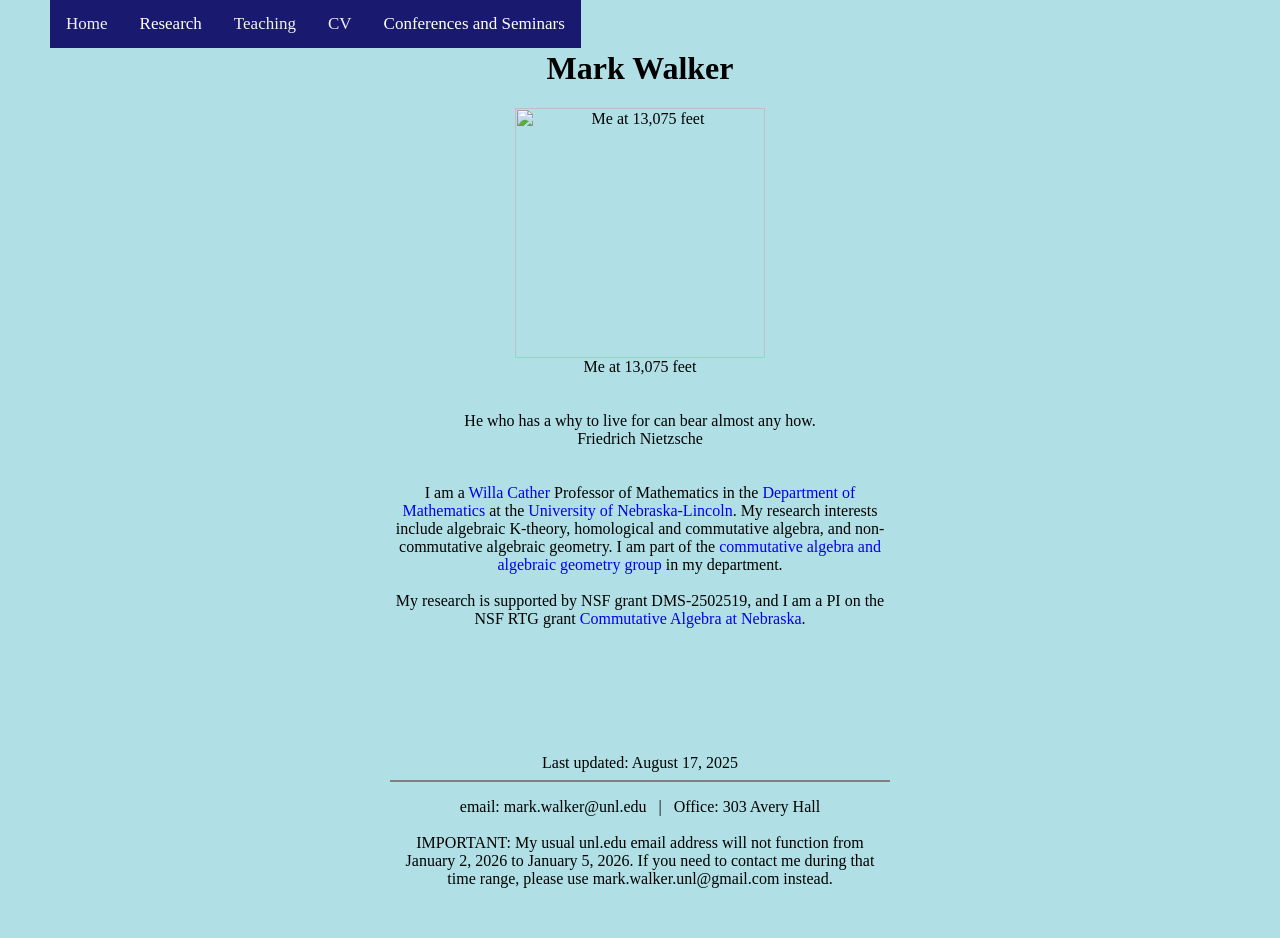
==== index.html @ 66c52d2d "temp email" ====
<HTML>



<body style="background-color:powderblue;">

<body topmargin="50">
<body leftmargin="50">


<meta name="viewport" content="width=device-width, initial-scale=1.0">
<link rel="stylesheet" type="text/css" href="style.css">


<div class="topnav" id="myTopnav">
  <a href="index.html">Home</a>
  <div class="dropdown"><button class="dropbtn">Research<i class="fa fa-caret-down"></i></button>
    <div class="dropdown-content">
    </div>
  </div> 
  <a href="teaching.html">Teaching</a>
<a href=MarkWalker-Public-CV-February-2025.pdf>CV</a> 
  <div class="dropdown"><button class="dropbtn">Conferences and Seminars<i class="fa fa-caret-down"></i></button>
    <div class="dropdown-content">
      <a href=https://nebraskacommalg.github.io/RTG/seminar.html>UNL
      Commutative Algebra Seminar</a>
      <a href=https://nebraskacommalg.github.io/RTG/BigCMinar> Big CMinar</a>
      
      </div>
 </div> 
 <a href="javascript:void(0);" class="icon" onclick="myFunction()">&#9776;</a>
</div>

<script>
/* Toggle between adding and removing the "responsive" class to topnav when the user clicks on the icon */
function myFunction() {
  var x = document.getElementById("myTopnav");
  if (x.className === "topnav") {
    x.className += " responsive";
  } else {
    x.className = "topnav";
  }
}
</script>


<head>

        <TITLE>
            Mark Walker | Home
        </TITLE>
       

   </HEAD>
    
 

       <H1><center>
            Mark Walker</center>
        </H1>
<center>
<td align=center>
  <picture>
<figure style="text-align:center; margin: 0;">
  <img src="MeChi.jpeg" alt="Me at 13,075 feet" style="height:250px;">
  <figcaption>Me at 13,075 feet</figcaption>
</figure>
 </picture>
</td>




<br><br>

<div align="justify"> 
  <center>
  

<!-- Between the idea <br>  And the reality <br> Between the motion <br>
  And the act <br>   Falls the Shadow
  <br>
  <br>
  From <i> The Hollow Men  </i> by T. S. Elliot
  -->

<!-- When you are old and grey and full of sleep, <br>
And nodding by the fire, take down this book, <br>
And slowly read, and dream of the soft look <br>
Your eyes had once, and of their shadows deep <br>
  <br>

   From <i> When you are old </i> by William Butler Yeats
  -->

  He who has a why to live for can bear almost any how. <br>

  Friedrich Nietzsche


  
</div>

<br><br>




<div class="wii">
 <!-- I am Mark Walker (first name is pronounced just like "mark" as in "mark the spot" and last name is pronounced just like "walker" as in "one who walks"),
  and -->
	I am a 
<a href=https://en.wikipedia.org/wiki/Willa_Cather>Willa Cather</a> Professor of Mathematics in the
  <a href=https://math.unl.edu>Department of Mathematics</a> at the <a href=https://www.unl.edu>University of Nebraska-Lincoln</a>.
  My research interests include algebraic K-theory, homological and commutative algebra, and non-commutative algebraic geometry.
  I am part of the <a href=https://math.unl.edu/commutative-algebra-and-algebraic-geometry>commutative algebra and algebraic geometry group</a> in my department.
  
<br><br>


My research is supported by NSF grant DMS-2502519, and I am a PI on the NSF RTG grant 
<a href=https://nebraskacommalg.github.io/RTG/>Commutative Algebra at Nebraska</a>.







<br><br>




<br><br>




<br><br><br><br>

Last updated: August 17, 2025
<br>
<hr color=#808080>
<p class="caption"><center>
	email:  mark.walker&#64;unl.edu &nbsp; | &nbsp; Office: 303 Avery Hall
  </center>
  <br>
  <center>
  IMPORTANT: My usual unl.edu email address will not function from
  January 2, 2026 to January 5, 2026. If you need to contact me during
  that time range, please use  mark.walker.unl&#64;gmail.com instead.
  </p>

</ body>
---- style.css ----
/* Add a black background color to the top navigation */
.topnav {
  background-color: #191970;
  position: fixed;
  top: 0;
}

/* Style the links inside the navigation bar */
.topnav a {
  float: left;
  display: block;
  color: #f2f2f2;
  text-align: center;
  padding: 14px 16px;
  text-decoration: none;
  font-size: 17px;
}

/* Add an active class to highlight the current page */
.active {
  background-color: #48D1CC;
  color: white;
}

/* Hide the link that should open and close the topnav on small screens */
.topnav .icon {
  display: none;
}

/* Dropdown container - needed to position the dropdown content */
.dropdown {
  float: left;
  overflow: hidden;
}

/* Style the dropdown button to fit inside the topnav */
.dropdown .dropbtn {
  font-size: 17px; 
  border: none;
  outline: none;
  color: white;
  padding: 14px 16px;
  background-color: inherit;
  font-family: inherit;
  margin: 0;
}

/* Style the dropdown content (hidden by default) */
.dropdown-content {
  display: none;
  position: absolute;
  background-color: #191970;
  min-width: 160px;
  box-shadow: 0px 8px 16px 0px rgba(0,0,0,0.2);
  z-index: 1;
}

/* Style the links inside the dropdown */
.dropdown-content a {
  float: none;
  color: white;
  padding: 12px 16px;
  text-decoration: none;
  display: block;
  text-align: left;
}

/* Add a dark background on topnav links and the dropdown button on hover */
.topnav a:hover, .dropdown:hover .dropbtn {
  background-color: #48D1CC;
  color: white;
}

/* Add a background to dropdown links on hover */
.dropdown-content a:hover {
  background-color: #48D1CC;
  color: white;
}

/* Show the dropdown menu when the user moves the mouse over the dropdown button */
.dropdown:hover .dropdown-content {
  display: block;
}

/* When the screen is less than 600 pixels wide, hide all links, except for the first one ("Home"). Show the link that contains should open and close the topnav (.icon) */
@media screen and (max-width: 600px) {
  .topnav a:not(:first-child), .dropdown .dropbtn {
    display: none;
  }
  .topnav a.icon {
    float: right;
    display: block;
  }
}

/* The "responsive" class is added to the topnav with JavaScript when the user clicks on the icon. This class makes the topnav look good on small screens (display the links vertically instead of horizontally) */
@media screen and (max-width: 600px) {
  .topnav.responsive {position: relative;}
  .topnav.responsive a.icon {
    position: absolute;
    right: 0;
    top: 0;
  }
  .topnav.responsive a {
    float: none;
    display: block;
    text-align: left;
  }
  .topnav.responsive .dropdown {float: none;}
  .topnav.responsive .dropdown-content {position: relative;}
  .topnav.responsive .dropdown .dropbtn {
    display: block;
    width: 100%;
    text-align: left;
  }
}


.textstyle {
    background-color: #191970; /* Changing background color */
    color: white;
    font-weight: bold; /* Making font bold */
    border-radius: 10px; /* Making border radius */
    width: 30px; /* Making auto-sizable width */
    height: auto; /* Making auto-sizable height */
    padding: 5px 35px 5px 10px; /* Making space around letters */
    /* font-size: 18px; /* Changing font size */
}

.arxiv {
    text-decoration:none;
    background-color: #191970; /* Changing background color */
    color: white;
    font-weight: bold; /* Making font bold */
    border-radius: 10px; /* Making border radius */
    width: 44px; /* Making auto-sizable width */
    height: 20px; /* Making auto-sizable height */
    padding: 5px 5px 3px 10px; /* Making space around letters */
    /* font-size: 18px; /* Changing font size */
}

.video {
    text-decoration:none;
    background-color: #191970; /* Changing background color */
    color: white;
    font-weight: bold; /* Making font bold */
    border-radius: 10px; /* Making border radius */
    width: 40px; /* Making auto-sizable width */
    height: 18px; /* Making auto-sizable height */
    padding: 3px 3px 3px 10px; /* Making space around letters */
    /* font-size: 14px; /* Changing font size */
}


.journalversion {
    text-decoration:none;
    background-color: #191970; /* Changing background color */
    color: white;
    font-weight: bold; /* Making font bold */
    border-radius: 10px; /* Making border radius */
    width: 55px; /* Making auto-sizable width */
    height: 20px; /* Making auto-sizable height */
    padding: 5px 5px 5px 10px; /* Making space around letters */
    /* font-size: 18px; /* Changing font size */
}

.flex-container {
    display: flex;
}

.flex-child {
    flex: 1;
    border: 2px solid yellow;
}  

.flex-child:first-child {
    margin-right: 20px;
} 

a {
    text-decoration:none;
}

details > summary {
  list-style: none;
}

details > summary::-webkit-details-marker {
  display: none;
}



.wii {	
	width: 500px;
}


.column1 {
  float: left;
  width: 45%;
  padding: 5px;
}

.column2 {
  float: left;
  width: 40%;
  padding: 5px;
}


/* Clear floats after image containers */
.row::after {
  content: "";
  clear: both;
  display: table;
}



@media screen and (max-width: 600px) {
	.wii {
		width: 100%;
		text-align: justify;	
		align-items: center;
}

	.column1 {
  		width: 100%;
}

	.column2 {
  		width: 100%;
}
}

#navcontainer ul
{
margin: 0;
padding: 0;
}

#navcontainer ol
{
margin: 0;
padding: 0;
}


div.horizontalgap {
  float: left;
  overflow: hidden;
  height: 1px;
  width: 0px;
}



.talks1 {
  width: 45%;
  vertical-align:middle;
}

.talks2 {
  width: 45%;
  margin-right: 30px;
  padding: 30px;
  align-items: center;
  text-align: justify;
  vertical-align:middle;
}



.talks {
	margin:auto;
  	text-align:center;
  	vertical-align:middle;
   	display: flex;
    	align-items: center;
	width: 1400;
}


.map-responsive{
    overflow:hidden;
    padding-bottom:56.25%;
    position:relative;
    height:0;
}
.map-responsive iframe{
    left:0;
    top:0;
    height:100%;
    width:100%;
    position:absolute;
}




.teaching {
	width: 600px;
	align-content: left;
  	align-items: center;
	align-text: center;
	margin: 0 auto;
}
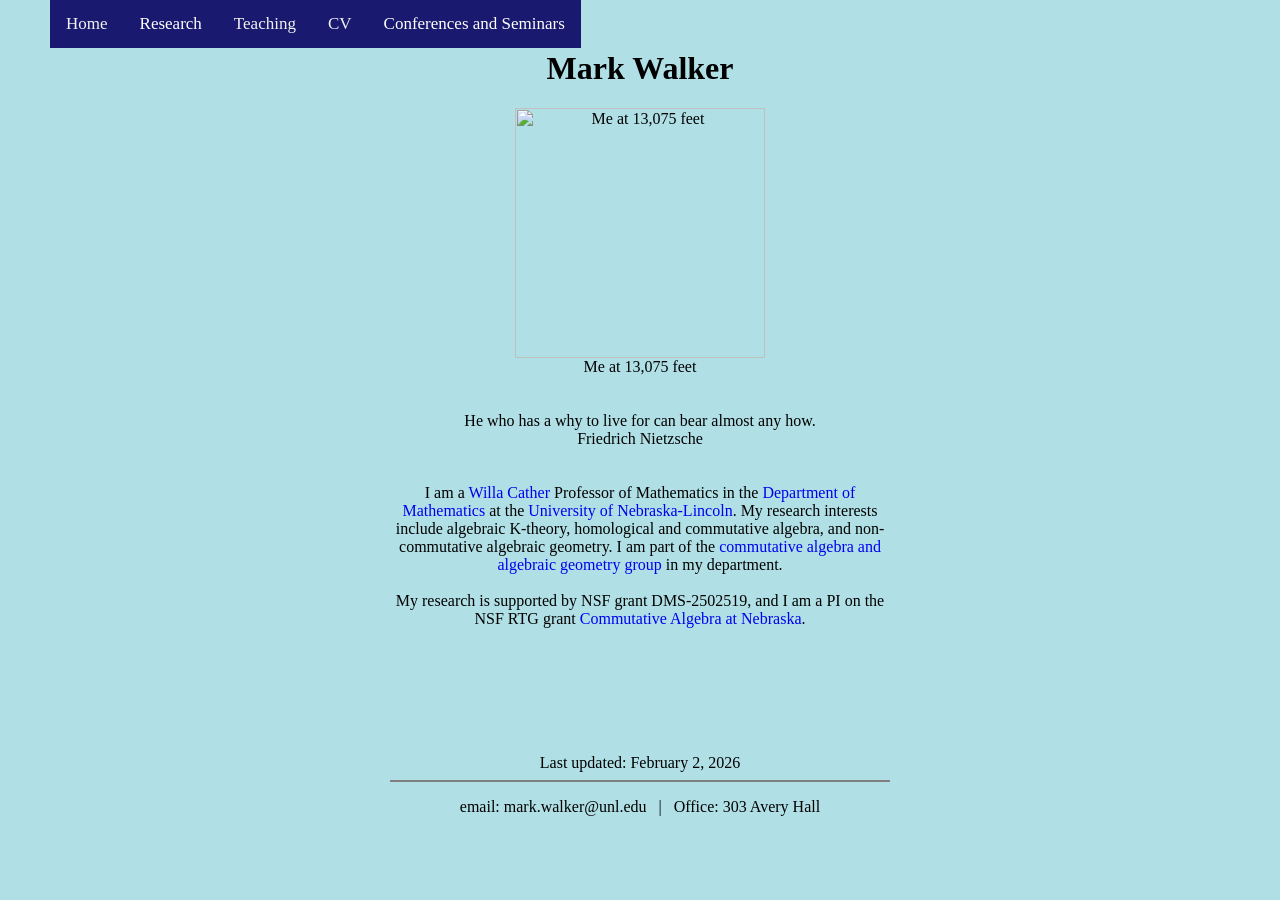
==== commit d53d2290: "updated" ====
--- a/index.html
+++ b/index.html
@@ -24,7 +24,7 @@
     <div class="dropdown-content">
       <a href=https://nebraskacommalg.github.io/RTG/seminar.html>UNL
       Commutative Algebra Seminar</a>
-      <a href=https://nebraskacommalg.github.io/RTG/BigCMinar> Big CMinar</a>
+      <a href=https://nebraskacommalg.github.io/RTG/RTGSeminar> RTG Seminar</a>
       
       </div>
  </div> 
@@ -139,17 +139,12 @@
 
 <br><br><br><br>
 
-Last updated: August 17, 2025
+Last updated: February 2, 2026
 <br>
 <hr color=#808080>
 <p class="caption"><center>
 	email:  mark.walker&#64;unl.edu &nbsp; | &nbsp; Office: 303 Avery Hall
   </center>
   <br>
-  <center>
-  IMPORTANT: My usual unl.edu email address will not function from
-  January 2, 2026 to January 5, 2026. If you need to contact me during
-  that time range, please use  mark.walker.unl&#64;gmail.com instead.
-  </p>
 
 </ body>
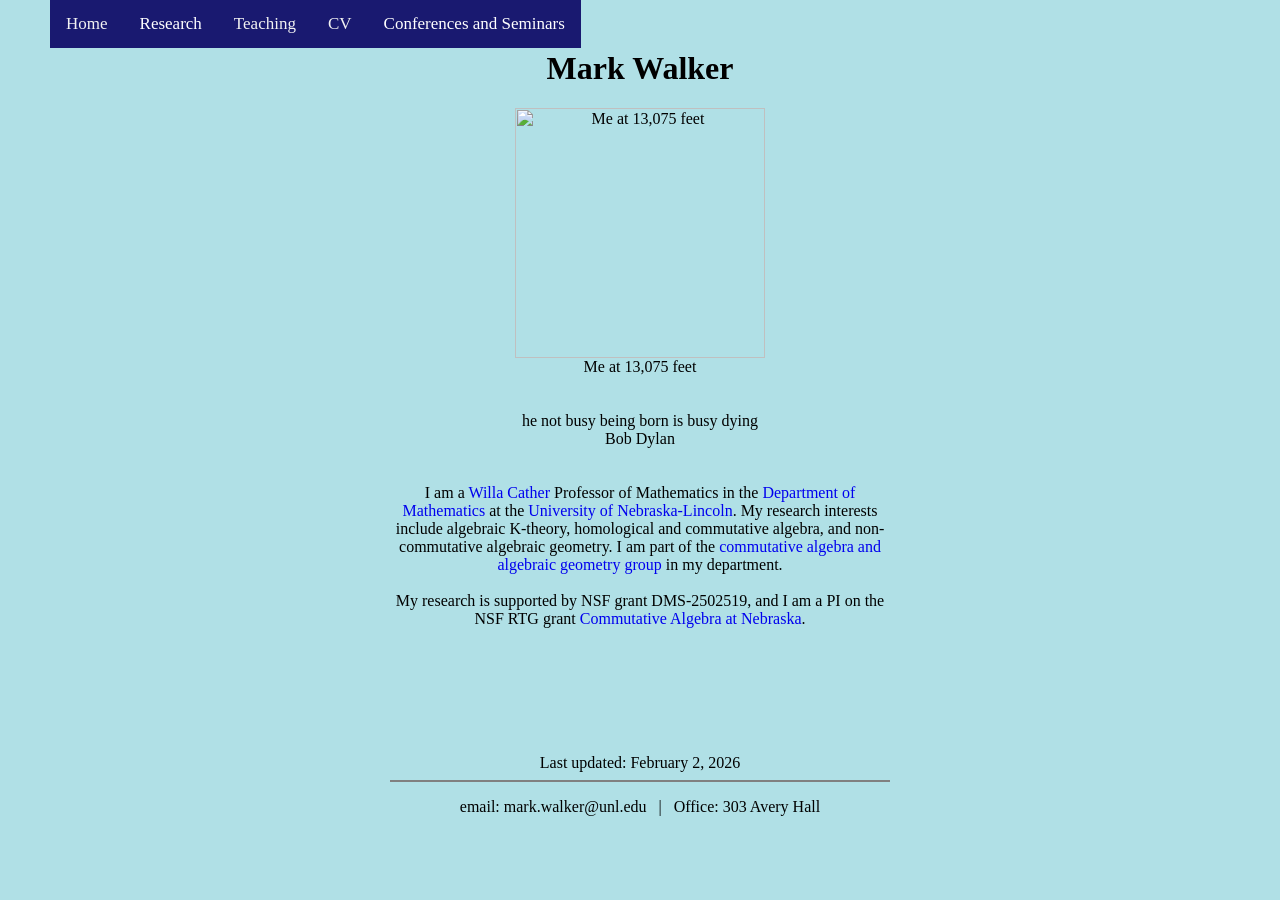
==== commit 22d70657: "new quote" ====
--- a/index.html
+++ b/index.html
@@ -91,13 +91,17 @@
   <br>
 
    From <i> When you are old </i> by William Butler Yeats
-  -->
+  
 
   He who has a why to live for can bear almost any how. <br>
 
   Friedrich Nietzsche
 
+  -->
 
+  he not busy being born is busy dying <br>
+
+  Bob Dylan
   
 </div>
 
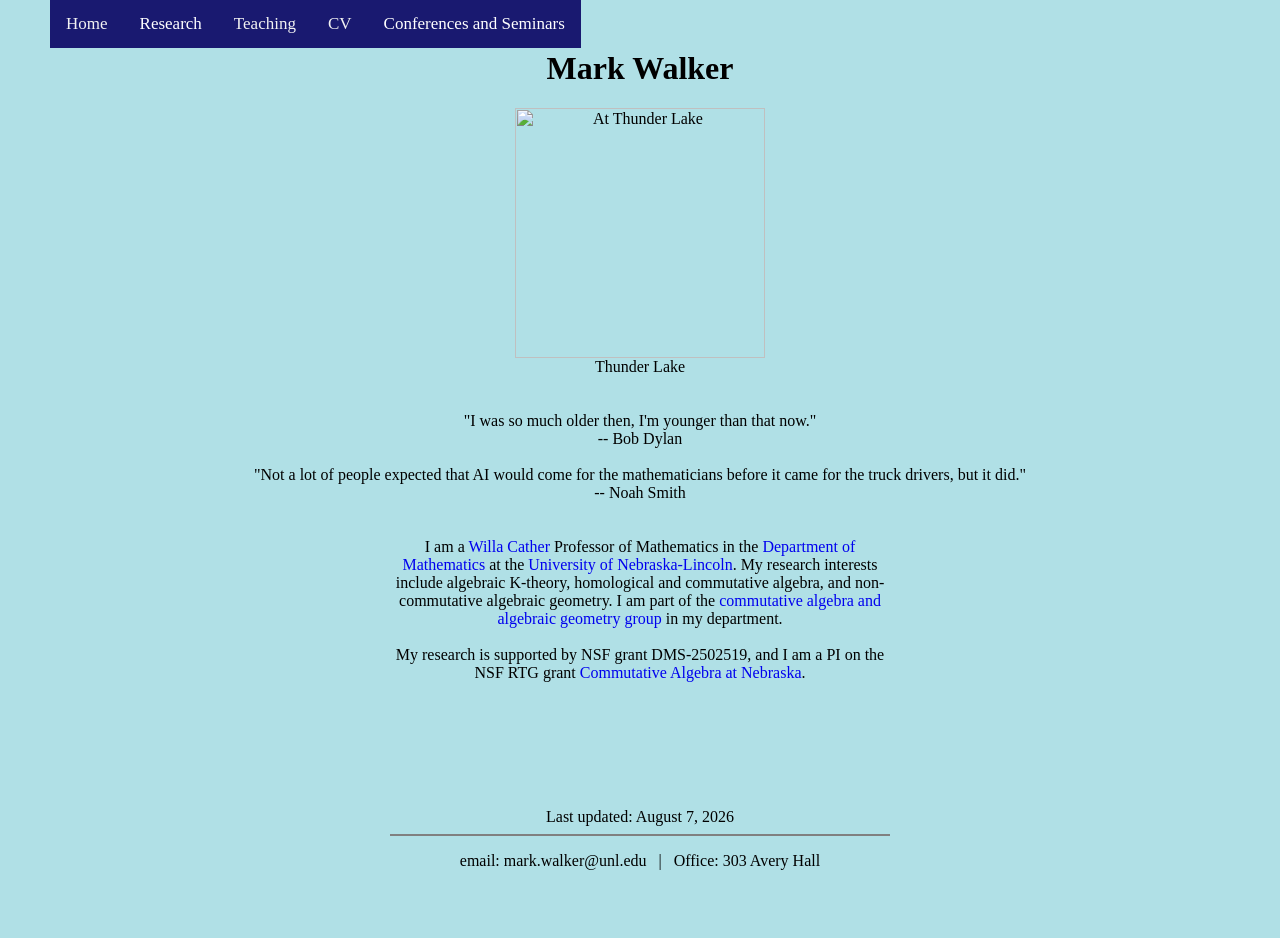
==== commit de0be927: "new pic and quotes" ====
--- a/index.html
+++ b/index.html
@@ -62,8 +62,8 @@
 <td align=center>
   <picture>
 <figure style="text-align:center; margin: 0;">
-  <img src="MeChi.jpeg" alt="Me at 13,075 feet" style="height:250px;">
-  <figcaption>Me at 13,075 feet</figcaption>
+  <img src="Thunder.jpeg" alt="At Thunder Lake" style="height:250px;">
+  <figcaption>Thunder Lake</figcaption>
 </figure>
  </picture>
 </td>
@@ -97,11 +97,25 @@
 
   Friedrich Nietzsche
 
-  -->
+
 
   he not busy being born is busy dying <br>
 
   Bob Dylan
+  -->
+
+  "I was so much older then, I'm younger than that now." <br>
+
+  -- Bob Dylan
+
+  <br> <br>
+  
+  "Not a lot of people expected that AI would come for the
+  mathematicians before it came for the truck drivers, but it did." <br>
+
+  -- Noah Smith
+  
+
   
 </div>
 
@@ -143,7 +157,7 @@
 
 <br><br><br><br>
 
-Last updated: February 2, 2026
+Last updated: August 7, 2026
 <br>
 <hr color=#808080>
 <p class="caption"><center>
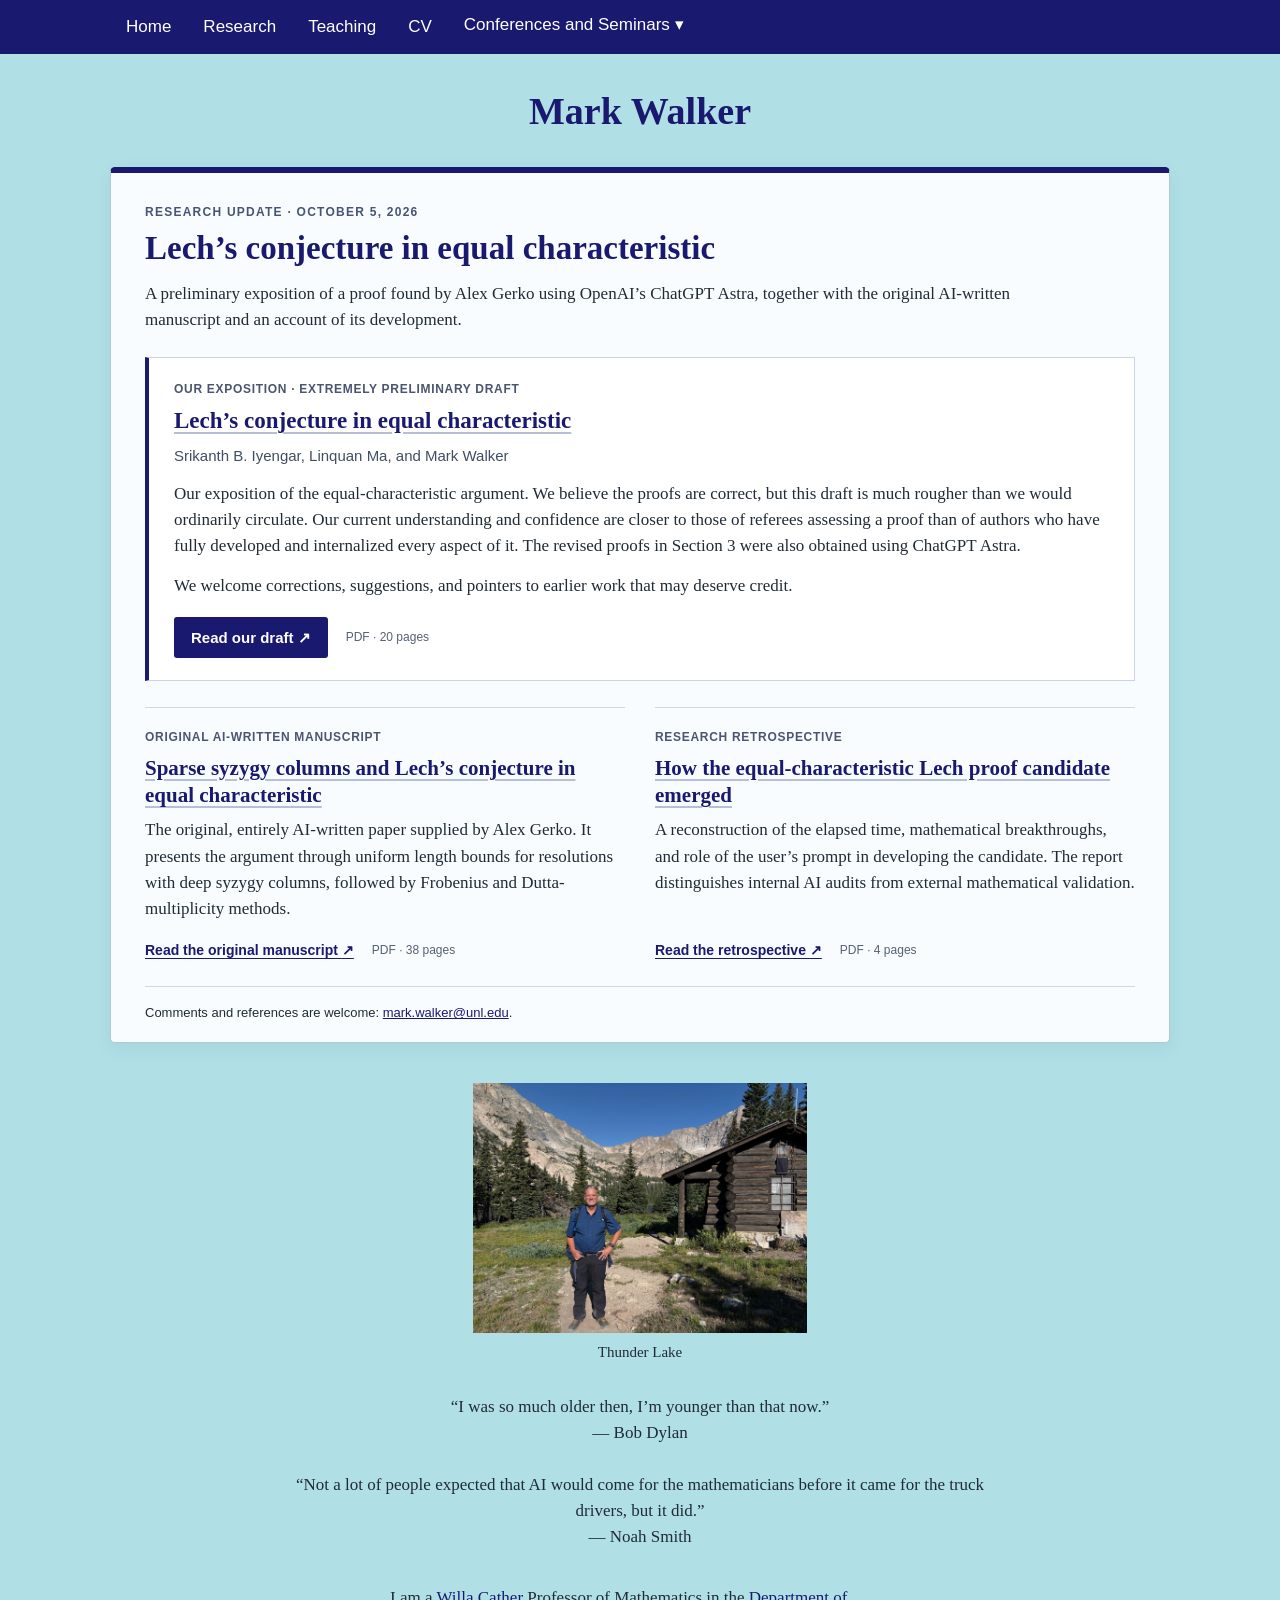
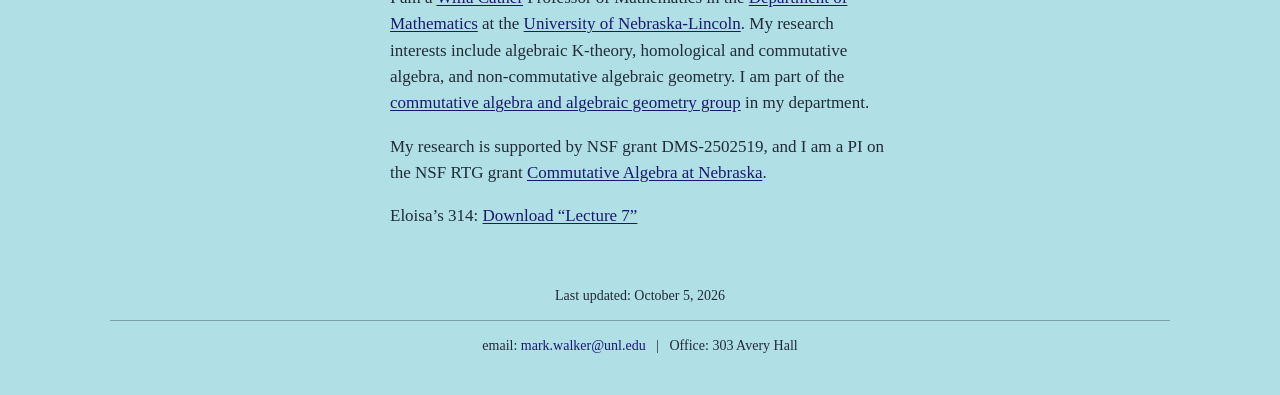
==== commit c4f9aea2: "Add files via upload" ====
--- a/index.html
+++ b/index.html
@@ -1,168 +1,121 @@
-<HTML>
+<!DOCTYPE html>
+<html lang="en">
+<head>
+  <meta charset="utf-8">
+  <meta name="viewport" content="width=device-width, initial-scale=1.0">
+  <title>Mark Walker | Home</title>
+  <link rel="stylesheet" href="style.css">
+  <link rel="stylesheet" href="homepage.css">
+</head>
+<body class="walker-home">
+  <nav class="topnav" id="myTopnav" aria-label="Main navigation">
+    <a href="index.html" aria-current="page">Home</a>
+    <a href="#lech-conjecture">Research</a>
+    <a href="https://mark-walker-22.github.io/teaching.html">Teaching</a>
+    <a href="https://mark-walker-22.github.io/MarkWalker-Public-CV-February-2025.pdf">CV</a>
+    <div class="dropdown">
+      <button class="dropbtn" type="button" aria-expanded="false" aria-controls="seminar-links">Conferences and Seminars <span aria-hidden="true">▾</span></button>
+      <div class="dropdown-content" id="seminar-links">
+        <a href="https://nebraskacommalg.github.io/RTG/seminar.html">UNL Commutative Algebra Seminar</a>
+        <a href="https://nebraskacommalg.github.io/RTG/RTGSeminar">RTG Seminar</a>
+      </div>
+    </div>
+    <button class="icon" type="button" aria-label="Toggle navigation" aria-expanded="false" aria-controls="myTopnav">☰</button>
+  </nav>
 
+  <main>
+    <h1>Mark Walker</h1>
 
+    <section class="research-feature" id="lech-conjecture" aria-labelledby="lech-heading">
+      <header class="feature-header">
+        <p class="eyebrow">Research update · October 5, 2026</p>
+        <h2 id="lech-heading">Lech’s conjecture in equal characteristic</h2>
+        <p>A preliminary exposition of a proof found by Alex Gerko using OpenAI’s ChatGPT Astra, together with the original AI-written manuscript and an account of its development.</p>
+      </header>
 
-<body style="background-color:powderblue;">
+      <article class="paper primary-paper" aria-labelledby="imw-title">
+        <p class="paper-label">Our exposition · Extremely preliminary draft</p>
+        <h3 id="imw-title"><a href="LengthConjecture.Oct.5.pdf">Lech’s conjecture in equal characteristic</a></h3>
+        <p class="byline">Srikanth B. Iyengar, Linquan Ma, and Mark Walker</p>
+        <p>Our exposition of the equal-characteristic argument. We believe the proofs are correct, but this draft is much rougher than we would ordinarily circulate. Our current understanding and confidence are closer to those of referees assessing a proof than of authors who have fully developed and internalized every aspect of it. The revised proofs in Section 3 were also obtained using ChatGPT Astra.</p>
+        <p>We welcome corrections, suggestions, and pointers to earlier work that may deserve credit.</p>
+        <div class="paper-actions">
+          <a class="pdf-button" href="LengthConjecture.Oct.5.pdf">Read our draft <span aria-hidden="true">↗</span></a>
+          <span class="file-meta">PDF · 20 pages</span>
+        </div>
+      </article>
 
-<body topmargin="50">
-<body leftmargin="50">
+      <div class="companion-papers">
+        <article class="paper" aria-labelledby="original-title">
+          <p class="paper-label">Original AI-written manuscript</p>
+          <h3 id="original-title"><a href="lech_equal_characteristic_v4.pdf">Sparse syzygy columns and Lech’s conjecture in equal characteristic</a></h3>
+          <p>The original, entirely AI-written paper supplied by Alex Gerko. It presents the argument through uniform length bounds for resolutions with deep syzygy columns, followed by Frobenius and Dutta-multiplicity methods.</p>
+          <div class="paper-actions">
+            <a class="pdf-link" href="lech_equal_characteristic_v4.pdf">Read the original manuscript <span aria-hidden="true">↗</span></a>
+            <span class="file-meta">PDF · 38 pages</span>
+          </div>
+        </article>
 
+        <article class="paper" aria-labelledby="timeline-title">
+          <p class="paper-label">Research retrospective</p>
+          <h3 id="timeline-title"><a href="lech_equal_characteristic_proof_timeline.pdf">How the equal-characteristic Lech proof candidate emerged</a></h3>
+          <p>A reconstruction of the elapsed time, mathematical breakthroughs, and role of the user’s prompt in developing the candidate. The report distinguishes internal AI audits from external mathematical validation.</p>
+          <div class="paper-actions">
+            <a class="pdf-link" href="lech_equal_characteristic_proof_timeline.pdf">Read the retrospective <span aria-hidden="true">↗</span></a>
+            <span class="file-meta">PDF · 4 pages</span>
+          </div>
+        </article>
+      </div>
+      <p class="feedback-note">Comments and references are welcome: <a href="mailto:mark.walker@unl.edu">mark.walker@unl.edu</a>.</p>
+    </section>
 
-<meta name="viewport" content="width=device-width, initial-scale=1.0">
-<link rel="stylesheet" type="text/css" href="style.css">
+    <div class="existing-homepage">
+      <figure class="portrait">
+        <img src="Thunder.jpeg" alt="At Thunder Lake" height="250">
+        <figcaption>Thunder Lake</figcaption>
+      </figure>
 
+      <div class="quotations">
+        <p>“I was so much older then, I’m younger than that now.”<br>— Bob Dylan</p>
+        <p>“Not a lot of people expected that AI would come for the mathematicians before it came for the truck drivers, but it did.”<br>— Noah Smith</p>
+      </div>
 
-<div class="topnav" id="myTopnav">
-  <a href="index.html">Home</a>
-  <div class="dropdown"><button class="dropbtn">Research<i class="fa fa-caret-down"></i></button>
-    <div class="dropdown-content">
+      <div class="wii biography">
+        <p>I am a <a href="https://en.wikipedia.org/wiki/Willa_Cather">Willa Cather</a> Professor of Mathematics in the <a href="https://math.unl.edu">Department of Mathematics</a> at the <a href="https://www.unl.edu">University of Nebraska-Lincoln</a>.
+        My research interests include algebraic K-theory, homological and commutative algebra, and non-commutative algebraic geometry.
+        I am part of the <a href="https://math.unl.edu/commutative-algebra-and-algebraic-geometry">commutative algebra and algebraic geometry group</a> in my department.</p>
+        <p>My research is supported by NSF grant DMS-2502519, and I am a PI on the NSF RTG grant <a href="https://nebraskacommalg.github.io/RTG/">Commutative Algebra at Nebraska</a>.</p>
+        <p>Eloisa’s 314: <a href="https://mark-walker-22.github.io/Lecture%207.pdf">Download “Lecture 7”</a></p>
+      </div>
     </div>
-  </div> 
-  <a href="teaching.html">Teaching</a>
-<a href=MarkWalker-Public-CV-February-2025.pdf>CV</a> 
-  <div class="dropdown"><button class="dropbtn">Conferences and Seminars<i class="fa fa-caret-down"></i></button>
-    <div class="dropdown-content">
-      <a href=https://nebraskacommalg.github.io/RTG/seminar.html>UNL
-      Commutative Algebra Seminar</a>
-      <a href=https://nebraskacommalg.github.io/RTG/RTGSeminar> RTG Seminar</a>
-      
-      </div>
- </div> 
- <a href="javascript:void(0);" class="icon" onclick="myFunction()">&#9776;</a>
-</div>
+  </main>
 
-<script>
-/* Toggle between adding and removing the "responsive" class to topnav when the user clicks on the icon */
-function myFunction() {
-  var x = document.getElementById("myTopnav");
-  if (x.className === "topnav") {
-    x.className += " responsive";
-  } else {
-    x.className = "topnav";
-  }
-}
-</script>
+  <footer>
+    <p>Last updated: October 5, 2026</p>
+    <hr>
+    <p>email: <a href="mailto:mark.walker@unl.edu">mark.walker@unl.edu</a> &nbsp; | &nbsp; Office: 303 Avery Hall</p>
+  </footer>
 
-
-<head>
-
-        <TITLE>
-            Mark Walker | Home
-        </TITLE>
-       
-
-   </HEAD>
-    
- 
-
-       <H1><center>
-            Mark Walker</center>
-        </H1>
-<center>
-<td align=center>
-  <picture>
-<figure style="text-align:center; margin: 0;">
-  <img src="Thunder.jpeg" alt="At Thunder Lake" style="height:250px;">
-  <figcaption>Thunder Lake</figcaption>
-</figure>
- </picture>
-</td>
-
-
-
-
-<br><br>
-
-<div align="justify"> 
-  <center>
-  
-
-<!-- Between the idea <br>  And the reality <br> Between the motion <br>
-  And the act <br>   Falls the Shadow
-  <br>
-  <br>
-  From <i> The Hollow Men  </i> by T. S. Elliot
-  -->
-
-<!-- When you are old and grey and full of sleep, <br>
-And nodding by the fire, take down this book, <br>
-And slowly read, and dream of the soft look <br>
-Your eyes had once, and of their shadows deep <br>
-  <br>
-
-   From <i> When you are old </i> by William Butler Yeats
-  
-
-  He who has a why to live for can bear almost any how. <br>
-
-  Friedrich Nietzsche
-
-
-
-  he not busy being born is busy dying <br>
-
-  Bob Dylan
-  -->
-
-  "I was so much older then, I'm younger than that now." <br>
-
-  -- Bob Dylan
-
-  <br> <br>
-  
-  "Not a lot of people expected that AI would come for the
-  mathematicians before it came for the truck drivers, but it did." <br>
-
-  -- Noah Smith
-  
-
-  
-</div>
-
-<br><br>
-
-
-
-
-<div class="wii">
- <!-- I am Mark Walker (first name is pronounced just like "mark" as in "mark the spot" and last name is pronounced just like "walker" as in "one who walks"),
-  and -->
-	I am a 
-<a href=https://en.wikipedia.org/wiki/Willa_Cather>Willa Cather</a> Professor of Mathematics in the
-  <a href=https://math.unl.edu>Department of Mathematics</a> at the <a href=https://www.unl.edu>University of Nebraska-Lincoln</a>.
-  My research interests include algebraic K-theory, homological and commutative algebra, and non-commutative algebraic geometry.
-  I am part of the <a href=https://math.unl.edu/commutative-algebra-and-algebraic-geometry>commutative algebra and algebraic geometry group</a> in my department.
-  
-<br><br>
-
-
-My research is supported by NSF grant DMS-2502519, and I am a PI on the NSF RTG grant 
-<a href=https://nebraskacommalg.github.io/RTG/>Commutative Algebra at Nebraska</a>.
-
-
-
-
-
-
-
-<br><br>
-
-
-
-
-<br><br>
-
-
-
-
-<br><br><br><br>
-
-Last updated: August 7, 2026
-<br>
-<hr color=#808080>
-<p class="caption"><center>
-	email:  mark.walker&#64;unl.edu &nbsp; | &nbsp; Office: 303 Avery Hall
-  </center>
-  <br>
-
-</ body>
+  <script>
+    const navigation = document.getElementById('myTopnav');
+    const menuButton = navigation.querySelector('.icon');
+    const seminarButton = navigation.querySelector('.dropbtn');
+    menuButton.addEventListener('click', function () {
+      const open = navigation.classList.toggle('responsive');
+      this.setAttribute('aria-expanded', String(open));
+    });
+    seminarButton.addEventListener('click', function () {
+      const open = this.getAttribute('aria-expanded') !== 'true';
+      this.setAttribute('aria-expanded', String(open));
+      this.parentElement.classList.toggle('is-open', open);
+    });
+    navigation.addEventListener('keydown', function (event) {
+      if (event.key === 'Escape') {
+        seminarButton.setAttribute('aria-expanded', 'false');
+        seminarButton.parentElement.classList.remove('is-open');
+        seminarButton.blur();
+      }
+    });
+  </script>
+</body>
+</html>
--- a/homepage.css
+++ b/homepage.css
@@ -0,0 +1,102 @@
+/* Home-page additions; the existing shared style.css is unchanged. */
+.walker-home {
+  margin: 0;
+  padding: 78px 28px 24px;
+  background: powderblue;
+  color: #202b36;
+  font-family: Georgia, "Times New Roman", serif;
+  font-size: 17px;
+  line-height: 1.55;
+}
+.walker-home * { box-sizing: border-box; }
+.walker-home a { color: #191970; }
+.walker-home a:hover { text-decoration: underline; }
+.walker-home a:focus-visible,
+.walker-home button:focus-visible { outline: 3px solid #b66a00; outline-offset: 4px; }
+.walker-home main, .walker-home footer { max-width: 1060px; margin-inline: auto; }
+.walker-home h1 { text-align: center; color: #191970; font-size: 38px; margin: 4px 0 26px; }
+.walker-home .topnav {
+  position: fixed;
+  left: 0;
+  right: 0;
+  top: 0;
+  z-index: 20;
+  min-height: 54px;
+  padding-inline: max(16px, calc((100% - 1060px) / 2));
+  font-family: Arial, Helvetica, sans-serif;
+  line-height: 1.5;
+}
+.walker-home .topnav a { color: #fff; }
+.walker-home .topnav a:hover,
+.walker-home .topnav button:hover { background-color: #27458a; text-decoration: none; }
+.walker-home .topnav .dropdown-content { max-width: min(390px, calc(100vw - 32px)); }
+.walker-home .dropdown:focus-within .dropdown-content,
+.walker-home .dropdown.is-open .dropdown-content { display: block; }
+.walker-home .topnav .icon { border: 0; background: transparent; color: white; padding: 14px 16px; font-size: 17px; cursor: pointer; }
+.research-feature {
+  scroll-margin-top: 76px;
+  border: 1px solid #aec9d5;
+  border-top: 6px solid #191970;
+  border-radius: 5px;
+  padding: 30px 34px 18px;
+  background: #f9fcff;
+  box-shadow: 0 5px 18px #19395012;
+}
+.feature-header h2 { color: #191970; font-size: clamp(25px, 3.1vw, 33px); line-height: 1.2; margin: 8px 0 12px; }
+.feature-header > p:last-child { max-width: 870px; margin: 0 0 23px; }
+.eyebrow, .paper-label, .byline, .file-meta, .pdf-button, .pdf-link, .feedback-note {
+  font-family: Arial, Helvetica, sans-serif;
+}
+.eyebrow { font-size: 12px; font-weight: 700; letter-spacing: 1.25px; text-transform: uppercase; color: #465575; margin: 0; }
+.paper { min-width: 0; }
+.primary-paper { border: 1px solid #c7d5e6; border-left: 4px solid #191970; background: #fff; padding: 22px 25px; }
+.paper-label { font-size: 12px; font-weight: bold; letter-spacing: .7px; text-transform: uppercase; color: #4b5570; margin: 0 0 8px; }
+.paper h3 { font-size: 23px; line-height: 1.3; margin: 0 0 8px; }
+.paper h3 a { text-decoration: underline; text-decoration-color: #b5bfda; text-underline-offset: 4px; }
+.byline { font-size: 15px; color: #414d62; margin: 0 0 15px; }
+.paper p { margin-block: 0 13px; }
+.paper .paper-label { margin-bottom: 8px; }
+.paper-actions { display: flex; align-items: center; gap: 10px 18px; flex-wrap: wrap; margin-top: 18px; }
+.walker-home .pdf-button { display: inline-block; background: #191970; color: white; padding: 9px 17px; border-radius: 3px; font-size: 15px; font-weight: 700; text-decoration: none; }
+.walker-home .pdf-button:hover { background: #303a88; }
+.file-meta { font-size: 12px; color: #566174; white-space: nowrap; }
+.companion-papers { display: grid; grid-template-columns: 1fr 1fr; gap: 0 30px; margin-top: 26px; }
+.companion-papers .paper { display: flex; flex-direction: column; border-top: 1px solid #cedae3; padding-top: 20px; }
+.companion-papers .paper h3 { font-size: 21px; }
+.companion-papers .paper-actions { margin-top: auto; padding-top: 4px; }
+.pdf-link { font-size: 14px; font-weight: 700; text-decoration: underline; text-underline-offset: 3px; }
+.feedback-note { border-top: 1px solid #cedae3; padding-top: 16px; margin: 25px 0 0; font-size: 13px; }
+.feedback-note a { text-decoration: underline; }
+.existing-homepage { margin-top: 40px; }
+.portrait { text-align: center; margin: 0; }
+.portrait img { max-width: 100%; height: 250px; width: auto; object-fit: contain; }
+.portrait figcaption { font-size: 15px; }
+.quotations { text-align: center; max-width: 740px; margin: 30px auto; }
+.quotations p { margin-bottom: 25px; }
+.walker-home .biography { width: 500px; max-width: 100%; margin: 34px auto 55px; text-align: left; }
+.biography a { text-decoration: underline; text-underline-offset: 2px; }
+.walker-home footer { font-size: 14px; text-align: center; }
+.walker-home footer hr { border: 0; border-top: 1px solid #7b9fa8; }
+@media (max-width: 720px) {
+  .walker-home { padding: 74px 15px 20px; font-size: 16px; }
+  .walker-home h1 { font-size: 32px; margin-bottom: 20px; }
+  .research-feature { padding: 22px 20px 18px; }
+  .primary-paper { padding: 19px 18px; }
+  .paper h3 { font-size: 22px; }
+  .companion-papers { grid-template-columns: 1fr; gap: 25px; }
+  .companion-papers .paper-actions { padding-top: 5px; }
+  .walker-home .topnav a:not(:first-child), .walker-home .topnav .dropdown .dropbtn { display: none; }
+  .walker-home .topnav .icon { display: block; float: right; }
+  .walker-home .topnav.responsive { position: fixed; max-height: 90vh; overflow-y: auto; }
+  .walker-home .topnav.responsive .icon { position: absolute; right: 12px; top: 0; }
+  .walker-home .topnav.responsive a { float: none; display: block; text-align: left; }
+  .walker-home .topnav.responsive .dropdown { float: none; }
+  .walker-home .topnav.responsive .dropdown .dropbtn { display: block; width: 100%; text-align: left; }
+  .walker-home .topnav.responsive .dropdown-content { position: relative; }
+}
+@media print {
+  .walker-home { background: white; padding: 0; font-size: 11pt; }
+  .walker-home .topnav { display: none; }
+  .research-feature { box-shadow: none; padding: 15px; }
+  .paper { break-inside: avoid; }
+}
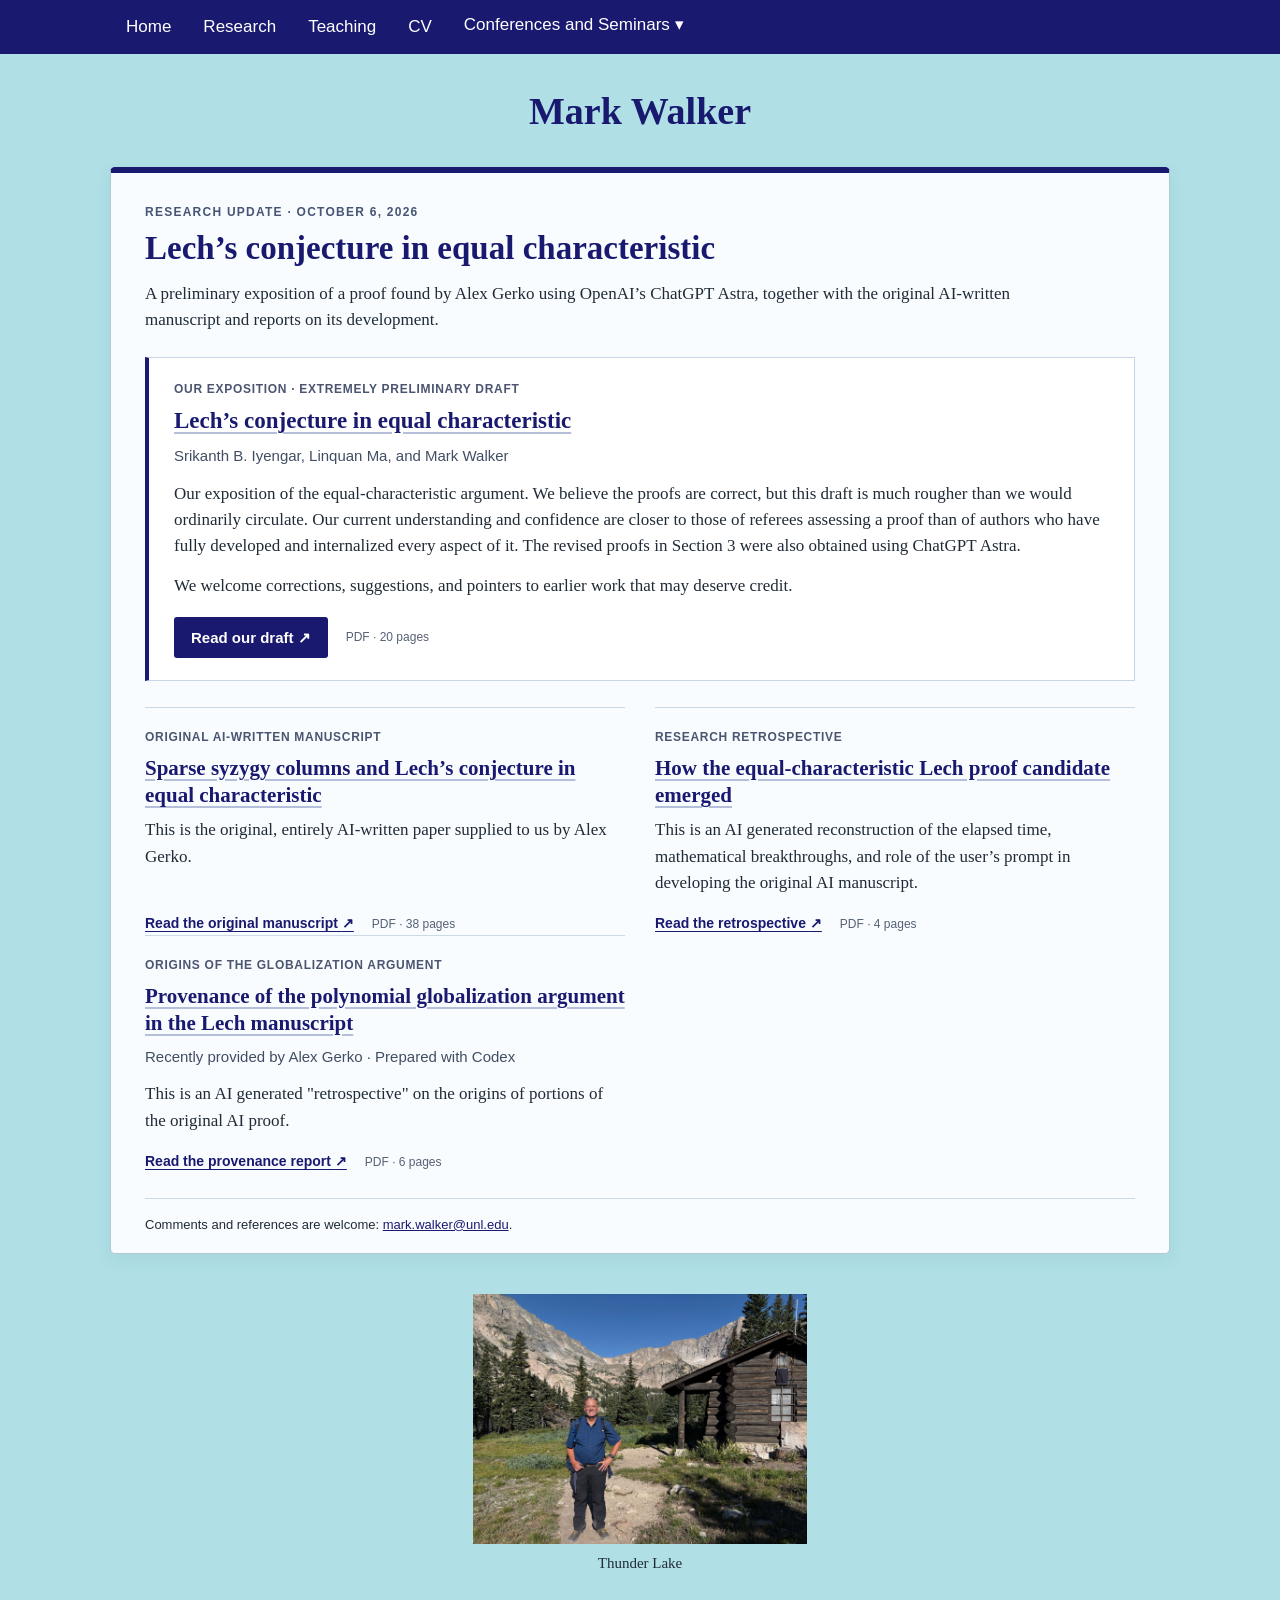
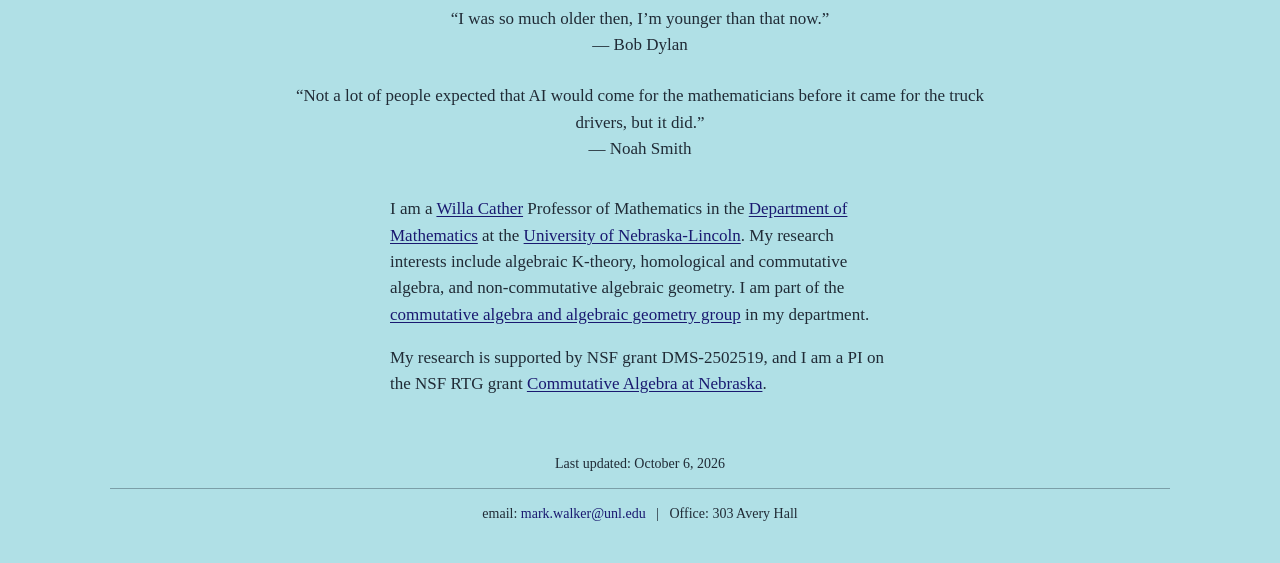
==== commit e44bd69a: "Add files via upload" ====
--- a/index.html
+++ b/index.html
@@ -28,9 +28,9 @@
 
     <section class="research-feature" id="lech-conjecture" aria-labelledby="lech-heading">
       <header class="feature-header">
-        <p class="eyebrow">Research update · October 5, 2026</p>
+        <p class="eyebrow">Research update · October 6, 2026</p>
         <h2 id="lech-heading">Lech’s conjecture in equal characteristic</h2>
-        <p>A preliminary exposition of a proof found by Alex Gerko using OpenAI’s ChatGPT Astra, together with the original AI-written manuscript and an account of its development.</p>
+        <p>A preliminary exposition of a proof found by Alex Gerko using OpenAI’s ChatGPT Astra, together with the original AI-written manuscript and reports on its development.</p>
       </header>
 
       <article class="paper primary-paper" aria-labelledby="imw-title">
@@ -49,7 +49,7 @@
         <article class="paper" aria-labelledby="original-title">
           <p class="paper-label">Original AI-written manuscript</p>
           <h3 id="original-title"><a href="lech_equal_characteristic_v4.pdf">Sparse syzygy columns and Lech’s conjecture in equal characteristic</a></h3>
-          <p>The original, entirely AI-written paper supplied by Alex Gerko. It presents the argument through uniform length bounds for resolutions with deep syzygy columns, followed by Frobenius and Dutta-multiplicity methods.</p>
+	<p>This is the original, entirely AI-written paper supplied to us by Alex Gerko.</p>
           <div class="paper-actions">
             <a class="pdf-link" href="lech_equal_characteristic_v4.pdf">Read the original manuscript <span aria-hidden="true">↗</span></a>
             <span class="file-meta">PDF · 38 pages</span>
@@ -59,10 +59,20 @@
         <article class="paper" aria-labelledby="timeline-title">
           <p class="paper-label">Research retrospective</p>
           <h3 id="timeline-title"><a href="lech_equal_characteristic_proof_timeline.pdf">How the equal-characteristic Lech proof candidate emerged</a></h3>
-          <p>A reconstruction of the elapsed time, mathematical breakthroughs, and role of the user’s prompt in developing the candidate. The report distinguishes internal AI audits from external mathematical validation.</p>
+          <p> This is an AI generated reconstruction of the elapsed time, mathematical breakthroughs, and role of the user’s prompt in developing the original AI manuscript.</p>
           <div class="paper-actions">
             <a class="pdf-link" href="lech_equal_characteristic_proof_timeline.pdf">Read the retrospective <span aria-hidden="true">↗</span></a>
             <span class="file-meta">PDF · 4 pages</span>
+          </div>
+        </article>
+        <article class="paper provenance-paper" aria-labelledby="provenance-title">
+          <p class="paper-label">Origins of the globalization argument</p>
+          <h3 id="provenance-title"><a href="lech_globalization_idea_provenance.pdf">Provenance of the polynomial globalization argument in the Lech manuscript</a></h3>
+          <p class="byline">Recently provided by Alex Gerko · Prepared with Codex</p>
+	  <p> This is an AI generated "retrospective" on the origins of portions of the original AI proof.</p>
+          <div class="paper-actions">
+            <a class="pdf-link" href="lech_globalization_idea_provenance.pdf">Read the provenance report <span aria-hidden="true">↗</span></a>
+            <span class="file-meta">PDF · 6 pages</span>
           </div>
         </article>
       </div>
@@ -85,13 +95,13 @@
         My research interests include algebraic K-theory, homological and commutative algebra, and non-commutative algebraic geometry.
         I am part of the <a href="https://math.unl.edu/commutative-algebra-and-algebraic-geometry">commutative algebra and algebraic geometry group</a> in my department.</p>
         <p>My research is supported by NSF grant DMS-2502519, and I am a PI on the NSF RTG grant <a href="https://nebraskacommalg.github.io/RTG/">Commutative Algebra at Nebraska</a>.</p>
-        <p>Eloisa’s 314: <a href="https://mark-walker-22.github.io/Lecture%207.pdf">Download “Lecture 7”</a></p>
+        
       </div>
     </div>
   </main>
 
   <footer>
-    <p>Last updated: October 5, 2026</p>
+    <p>Last updated: October 6, 2026</p>
     <hr>
     <p>email: <a href="mailto:mark.walker@unl.edu">mark.walker@unl.edu</a> &nbsp; | &nbsp; Office: 303 Avery Hall</p>
   </footer>
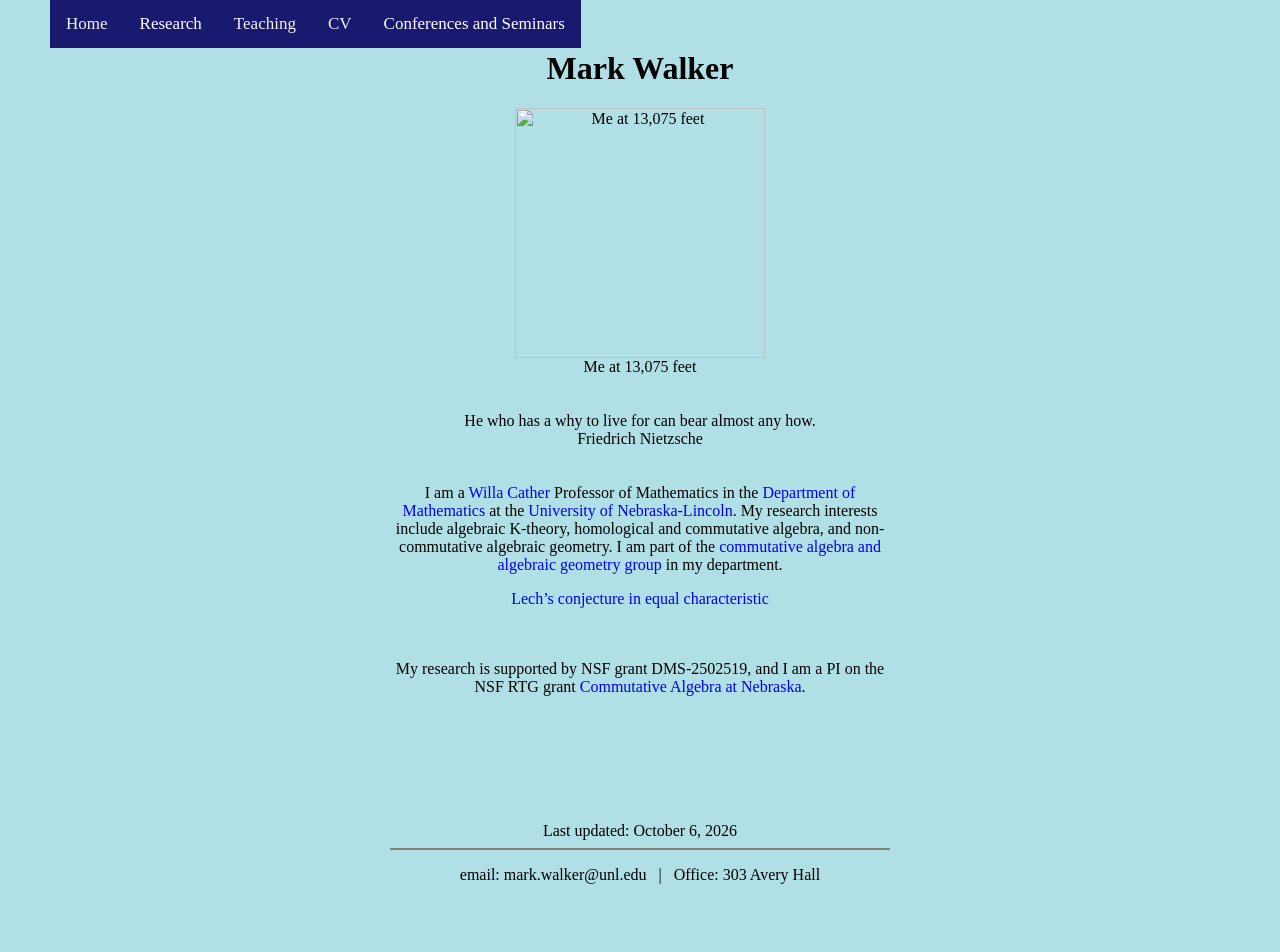
==== commit 51a22527: "Add files via upload" ====
--- a/index.html
+++ b/index.html
@@ -1,131 +1,152 @@
-<!DOCTYPE html>
-<html lang="en">
+<HTML>
+
+
+
+<body style="background-color:powderblue;">
+
+<body topmargin="50">
+<body leftmargin="50">
+
+
+<meta name="viewport" content="width=device-width, initial-scale=1.0">
+<link rel="stylesheet" type="text/css" href="style.css">
+
+
+<div class="topnav" id="myTopnav">
+  <a href="index.html">Home</a>
+  <div class="dropdown"><button class="dropbtn">Research<i class="fa fa-caret-down"></i></button>
+    <div class="dropdown-content">
+    </div>
+  </div> 
+  <a href="teaching.html">Teaching</a>
+<a href=MarkWalker-Public-CV-February-2025.pdf>CV</a> 
+  <div class="dropdown"><button class="dropbtn">Conferences and Seminars<i class="fa fa-caret-down"></i></button>
+    <div class="dropdown-content">
+      <a href=https://nebraskacommalg.github.io/RTG/seminar.html>UNL
+      Commutative Algebra Seminar</a>
+      <a href=https://nebraskacommalg.github.io/RTG/RTGSeminar> RTG Seminar</a>
+      
+      </div>
+ </div> 
+ <a href="javascript:void(0);" class="icon" onclick="myFunction()">&#9776;</a>
+</div>
+
+<script>
+/* Toggle between adding and removing the "responsive" class to topnav when the user clicks on the icon */
+function myFunction() {
+  var x = document.getElementById("myTopnav");
+  if (x.className === "topnav") {
+    x.className += " responsive";
+  } else {
+    x.className = "topnav";
+  }
+}
+</script>
+
+
 <head>
-  <meta charset="utf-8">
-  <meta name="viewport" content="width=device-width, initial-scale=1.0">
-  <title>Mark Walker | Home</title>
-  <link rel="stylesheet" href="style.css">
-  <link rel="stylesheet" href="homepage.css">
-</head>
-<body class="walker-home">
-  <nav class="topnav" id="myTopnav" aria-label="Main navigation">
-    <a href="index.html" aria-current="page">Home</a>
-    <a href="#lech-conjecture">Research</a>
-    <a href="https://mark-walker-22.github.io/teaching.html">Teaching</a>
-    <a href="https://mark-walker-22.github.io/MarkWalker-Public-CV-February-2025.pdf">CV</a>
-    <div class="dropdown">
-      <button class="dropbtn" type="button" aria-expanded="false" aria-controls="seminar-links">Conferences and Seminars <span aria-hidden="true">▾</span></button>
-      <div class="dropdown-content" id="seminar-links">
-        <a href="https://nebraskacommalg.github.io/RTG/seminar.html">UNL Commutative Algebra Seminar</a>
-        <a href="https://nebraskacommalg.github.io/RTG/RTGSeminar">RTG Seminar</a>
-      </div>
-    </div>
-    <button class="icon" type="button" aria-label="Toggle navigation" aria-expanded="false" aria-controls="myTopnav">☰</button>
-  </nav>
 
-  <main>
-    <h1>Mark Walker</h1>
+        <TITLE>
+            Mark Walker | Home
+        </TITLE>
+       
 
-    <section class="research-feature" id="lech-conjecture" aria-labelledby="lech-heading">
-      <header class="feature-header">
-        <p class="eyebrow">Research update · October 6, 2026</p>
-        <h2 id="lech-heading">Lech’s conjecture in equal characteristic</h2>
-        <p>A preliminary exposition of a proof found by Alex Gerko using OpenAI’s ChatGPT Astra, together with the original AI-written manuscript and reports on its development.</p>
-      </header>
+   </HEAD>
+    
+ 
 
-      <article class="paper primary-paper" aria-labelledby="imw-title">
-        <p class="paper-label">Our exposition · Extremely preliminary draft</p>
-        <h3 id="imw-title"><a href="LengthConjecture.Oct.5.pdf">Lech’s conjecture in equal characteristic</a></h3>
-        <p class="byline">Srikanth B. Iyengar, Linquan Ma, and Mark Walker</p>
-        <p>Our exposition of the equal-characteristic argument. We believe the proofs are correct, but this draft is much rougher than we would ordinarily circulate. Our current understanding and confidence are closer to those of referees assessing a proof than of authors who have fully developed and internalized every aspect of it. The revised proofs in Section 3 were also obtained using ChatGPT Astra.</p>
-        <p>We welcome corrections, suggestions, and pointers to earlier work that may deserve credit.</p>
-        <div class="paper-actions">
-          <a class="pdf-button" href="LengthConjecture.Oct.5.pdf">Read our draft <span aria-hidden="true">↗</span></a>
-          <span class="file-meta">PDF · 20 pages</span>
-        </div>
-      </article>
+       <H1><center>
+            Mark Walker</center>
+        </H1>
+<center>
+<td align=center>
+  <picture>
+<figure style="text-align:center; margin: 0;">
+  <img src="MeChi.jpeg" alt="Me at 13,075 feet" style="height:250px;">
+  <figcaption>Me at 13,075 feet</figcaption>
+</figure>
+ </picture>
+</td>
 
-      <div class="companion-papers">
-        <article class="paper" aria-labelledby="original-title">
-          <p class="paper-label">Original AI-written manuscript</p>
-          <h3 id="original-title"><a href="lech_equal_characteristic_v4.pdf">Sparse syzygy columns and Lech’s conjecture in equal characteristic</a></h3>
-	<p>This is the original, entirely AI-written paper supplied to us by Alex Gerko.</p>
-          <div class="paper-actions">
-            <a class="pdf-link" href="lech_equal_characteristic_v4.pdf">Read the original manuscript <span aria-hidden="true">↗</span></a>
-            <span class="file-meta">PDF · 38 pages</span>
-          </div>
-        </article>
 
-        <article class="paper" aria-labelledby="timeline-title">
-          <p class="paper-label">Research retrospective</p>
-          <h3 id="timeline-title"><a href="lech_equal_characteristic_proof_timeline.pdf">How the equal-characteristic Lech proof candidate emerged</a></h3>
-          <p> This is an AI generated reconstruction of the elapsed time, mathematical breakthroughs, and role of the user’s prompt in developing the original AI manuscript.</p>
-          <div class="paper-actions">
-            <a class="pdf-link" href="lech_equal_characteristic_proof_timeline.pdf">Read the retrospective <span aria-hidden="true">↗</span></a>
-            <span class="file-meta">PDF · 4 pages</span>
-          </div>
-        </article>
-        <article class="paper provenance-paper" aria-labelledby="provenance-title">
-          <p class="paper-label">Origins of the globalization argument</p>
-          <h3 id="provenance-title"><a href="lech_globalization_idea_provenance.pdf">Provenance of the polynomial globalization argument in the Lech manuscript</a></h3>
-          <p class="byline">Recently provided by Alex Gerko · Prepared with Codex</p>
-	  <p> This is an AI generated "retrospective" on the origins of portions of the original AI proof.</p>
-          <div class="paper-actions">
-            <a class="pdf-link" href="lech_globalization_idea_provenance.pdf">Read the provenance report <span aria-hidden="true">↗</span></a>
-            <span class="file-meta">PDF · 6 pages</span>
-          </div>
-        </article>
-      </div>
-      <p class="feedback-note">Comments and references are welcome: <a href="mailto:mark.walker@unl.edu">mark.walker@unl.edu</a>.</p>
-    </section>
 
-    <div class="existing-homepage">
-      <figure class="portrait">
-        <img src="Thunder.jpeg" alt="At Thunder Lake" height="250">
-        <figcaption>Thunder Lake</figcaption>
-      </figure>
 
-      <div class="quotations">
-        <p>“I was so much older then, I’m younger than that now.”<br>— Bob Dylan</p>
-        <p>“Not a lot of people expected that AI would come for the mathematicians before it came for the truck drivers, but it did.”<br>— Noah Smith</p>
-      </div>
+<br><br>
 
-      <div class="wii biography">
-        <p>I am a <a href="https://en.wikipedia.org/wiki/Willa_Cather">Willa Cather</a> Professor of Mathematics in the <a href="https://math.unl.edu">Department of Mathematics</a> at the <a href="https://www.unl.edu">University of Nebraska-Lincoln</a>.
-        My research interests include algebraic K-theory, homological and commutative algebra, and non-commutative algebraic geometry.
-        I am part of the <a href="https://math.unl.edu/commutative-algebra-and-algebraic-geometry">commutative algebra and algebraic geometry group</a> in my department.</p>
-        <p>My research is supported by NSF grant DMS-2502519, and I am a PI on the NSF RTG grant <a href="https://nebraskacommalg.github.io/RTG/">Commutative Algebra at Nebraska</a>.</p>
-        
-      </div>
-    </div>
-  </main>
+<div align="justify"> 
+  <center>
+  
 
-  <footer>
-    <p>Last updated: October 6, 2026</p>
-    <hr>
-    <p>email: <a href="mailto:mark.walker@unl.edu">mark.walker@unl.edu</a> &nbsp; | &nbsp; Office: 303 Avery Hall</p>
-  </footer>
+<!-- Between the idea <br>  And the reality <br> Between the motion <br>
+  And the act <br>   Falls the Shadow
+  <br>
+  <br>
+  From <i> The Hollow Men  </i> by T. S. Elliot
+  -->
 
-  <script>
-    const navigation = document.getElementById('myTopnav');
-    const menuButton = navigation.querySelector('.icon');
-    const seminarButton = navigation.querySelector('.dropbtn');
-    menuButton.addEventListener('click', function () {
-      const open = navigation.classList.toggle('responsive');
-      this.setAttribute('aria-expanded', String(open));
-    });
-    seminarButton.addEventListener('click', function () {
-      const open = this.getAttribute('aria-expanded') !== 'true';
-      this.setAttribute('aria-expanded', String(open));
-      this.parentElement.classList.toggle('is-open', open);
-    });
-    navigation.addEventListener('keydown', function (event) {
-      if (event.key === 'Escape') {
-        seminarButton.setAttribute('aria-expanded', 'false');
-        seminarButton.parentElement.classList.remove('is-open');
-        seminarButton.blur();
-      }
-    });
-  </script>
-</body>
-</html>
+<!-- When you are old and grey and full of sleep, <br>
+And nodding by the fire, take down this book, <br>
+And slowly read, and dream of the soft look <br>
+Your eyes had once, and of their shadows deep <br>
+  <br>
+
+   From <i> When you are old </i> by William Butler Yeats
+  -->
+
+  He who has a why to live for can bear almost any how. <br>
+
+  Friedrich Nietzsche
+
+
+  
+</div>
+
+<br><br>
+
+
+
+
+<div class="wii">
+ <!-- I am Mark Walker (first name is pronounced just like "mark" as in "mark the spot" and last name is pronounced just like "walker" as in "one who walks"),
+  and -->
+	I am a 
+<a href=https://en.wikipedia.org/wiki/Willa_Cather>Willa Cather</a> Professor of Mathematics in the
+  <a href=https://math.unl.edu>Department of Mathematics</a> at the <a href=https://www.unl.edu>University of Nebraska-Lincoln</a>.
+  My research interests include algebraic K-theory, homological and commutative algebra, and non-commutative algebraic geometry.
+  I am part of the <a href=https://math.unl.edu/commutative-algebra-and-algebraic-geometry>commutative algebra and algebraic geometry group</a> in my department.
+
+<p><a href="Lech.html">Lech’s conjecture in equal characteristic</a></p>
+  
+<br><br>
+
+
+My research is supported by NSF grant DMS-2502519, and I am a PI on the NSF RTG grant 
+<a href=https://nebraskacommalg.github.io/RTG/>Commutative Algebra at Nebraska</a>.
+
+
+
+
+
+
+
+<br><br>
+
+
+
+
+<br><br>
+
+
+
+
+<br><br><br><br>
+
+Last updated: October 6, 2026
+<br>
+<hr color=#808080>
+<p class="caption"><center>
+	email:  mark.walker&#64;unl.edu &nbsp; | &nbsp; Office: 303 Avery Hall
+  </center>
+  <br>
+
+</ body>
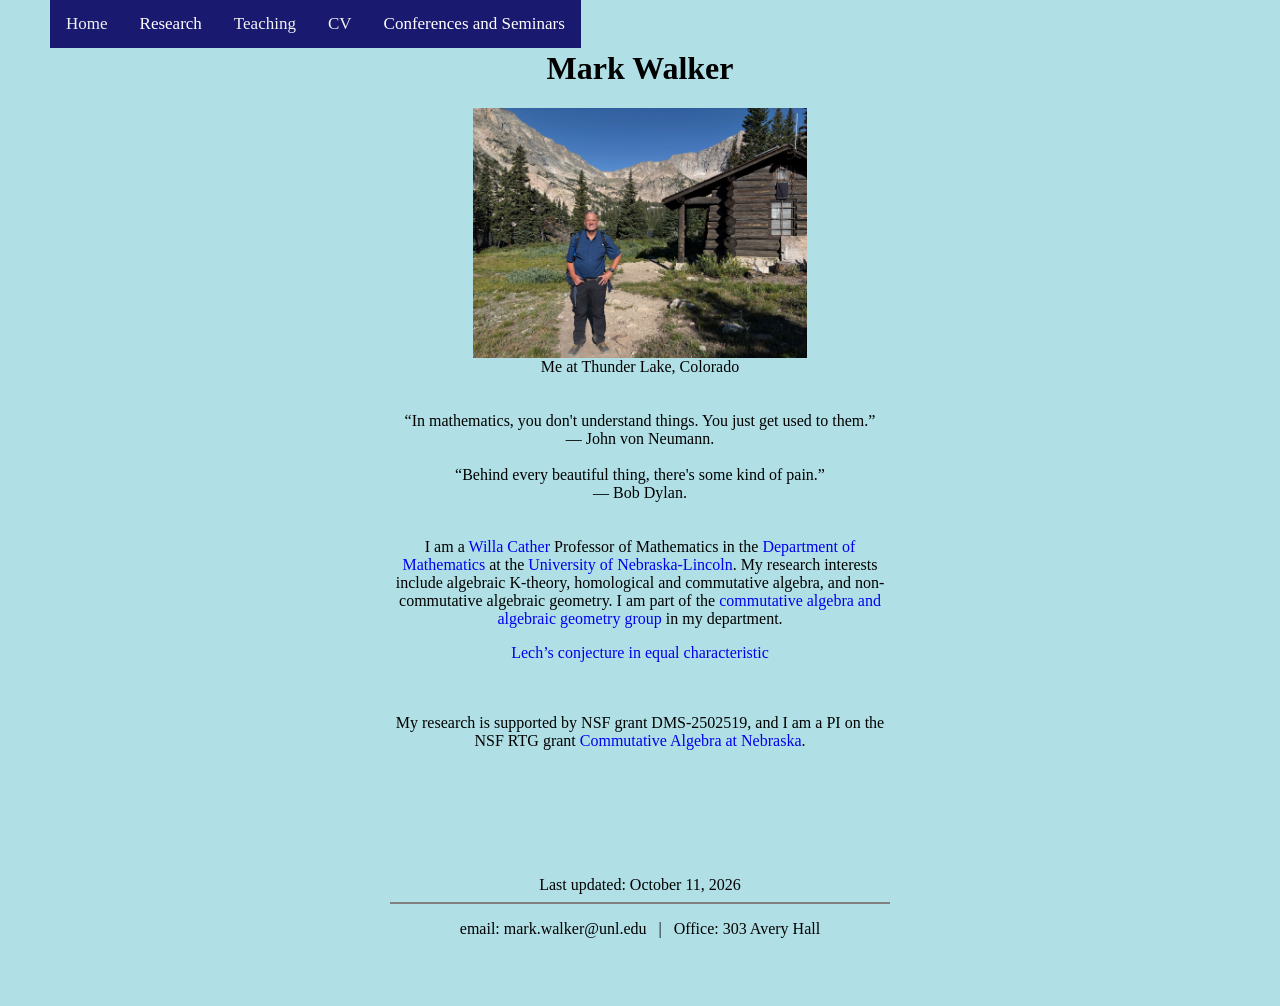
==== commit b2868280: "Add files via upload" ====
--- a/index.html
+++ b/index.html
@@ -62,8 +62,8 @@
 <td align=center>
   <picture>
 <figure style="text-align:center; margin: 0;">
-  <img src="MeChi.jpeg" alt="Me at 13,075 feet" style="height:250px;">
-  <figcaption>Me at 13,075 feet</figcaption>
+  <img src="Thunder.jpeg" alt="Me at Thunder Lake, Colorado" style="height:250px;">
+  <figcaption>Me at Thunder Lake, Colorado</figcaption>
 </figure>
  </picture>
 </td>
@@ -93,9 +93,13 @@
    From <i> When you are old </i> by William Butler Yeats
   -->
 
-  He who has a why to live for can bear almost any how. <br>
+&ldquo;In mathematics, you don't understand things. You just get used to them.&rdquo;<br>
+  &mdash; John von Neumann.
 
-  Friedrich Nietzsche
+  <br><br>
+
+  &ldquo;Behind every beautiful thing, there's some kind of pain.&rdquo;<br>
+  &mdash; Bob Dylan.
 
 
   
@@ -141,7 +145,7 @@
 
 <br><br><br><br>
 
-Last updated: October 6, 2026
+Last updated: October 11, 2026
 <br>
 <hr color=#808080>
 <p class="caption"><center>
